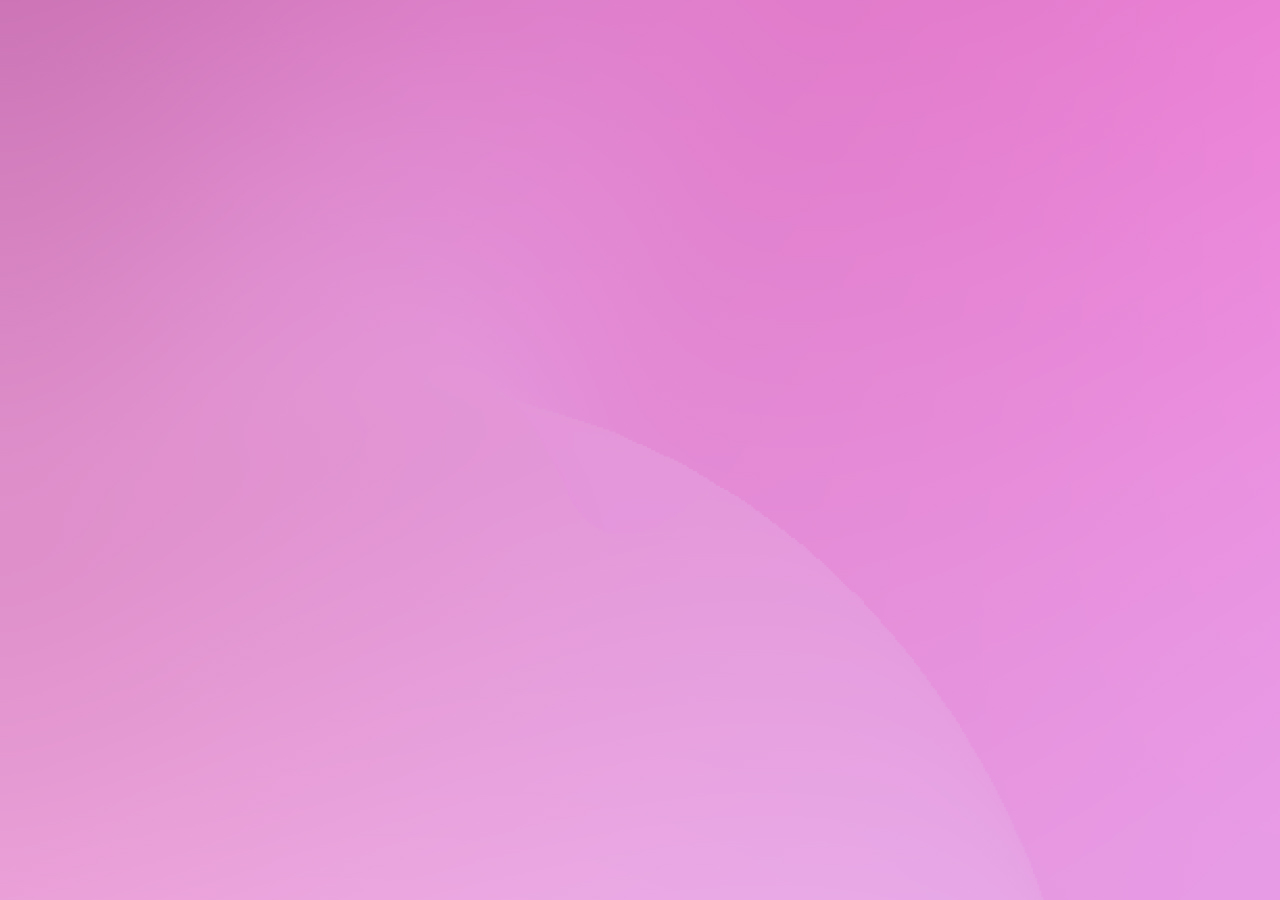
==== index.html @ 0aa5c1a9 "Initial commit" ====
<!DOCTYPE html>
<html lang="en">
<head>
    <meta charset="UTF-8">
    <meta http-equiv="X-UA-Compatible" content="IE=edge">
    <meta name="viewport" content="width=device-width, initial-scale=1.0">
    <title>Rubinho <3</title>
    <link rel="stylesheet" type="text/css" href="style.css" media="screen"/>
</head>
<body>
    
</body>
</html>
---- style.css ----
body{
   background-image: url("img/Gradiente.jpg");
}
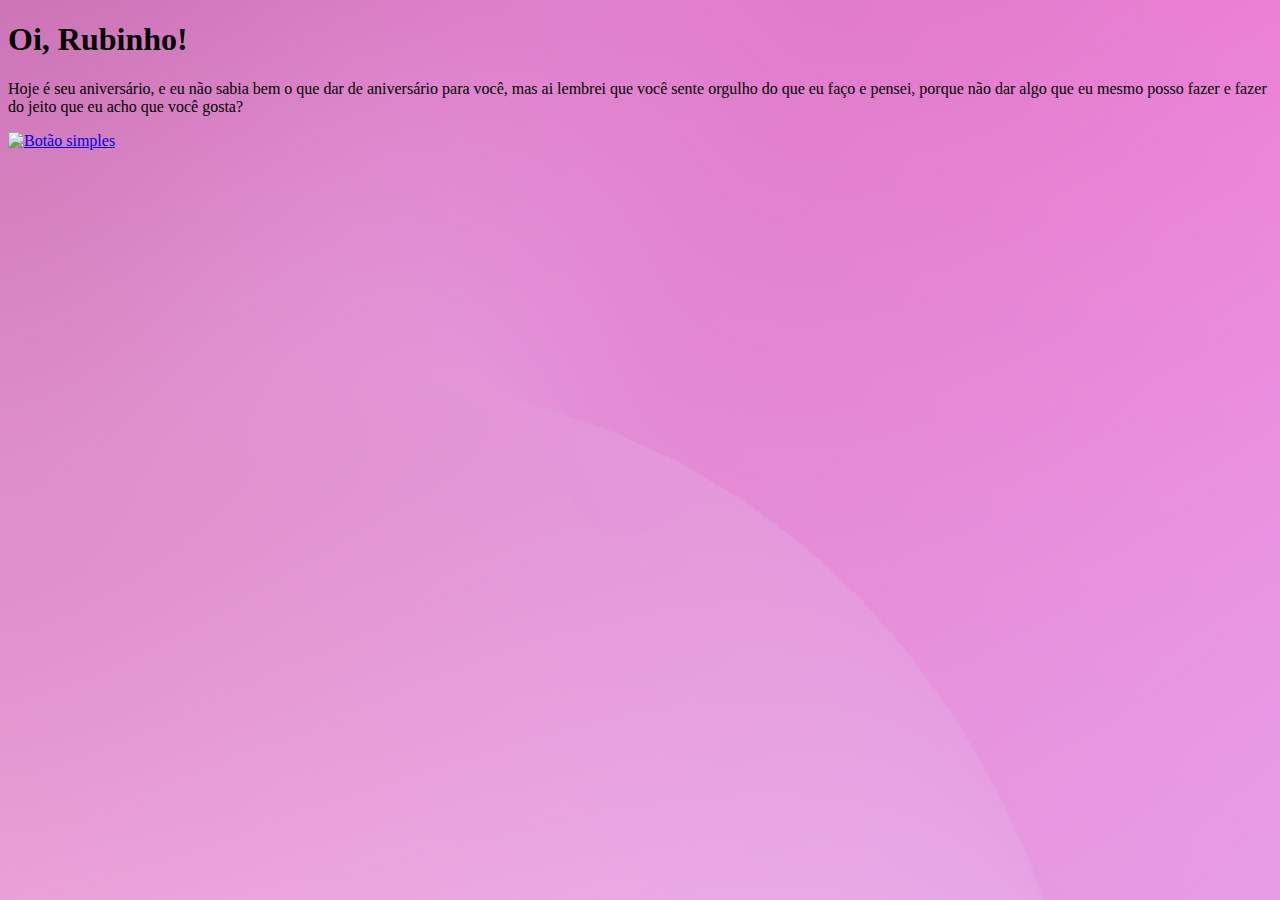
==== commit f15e1a07: "botao" ====
--- a/index.html
+++ b/index.html
@@ -8,6 +8,8 @@
     <link rel="stylesheet" type="text/css" href="style.css" media="screen"/>
 </head>
 <body>
-    
+    <h1>Oi, Rubinho!</h1>
+    <p>Hoje é seu aniversário, e eu não sabia bem o que dar de aniversário para você, mas ai lembrei que você sente orgulho do que eu faço e pensei, porque não dar algo que eu mesmo posso fazer e fazer do jeito que eu acho que você gosta?</p>
+    <a href="tela1.html"><img src="Presente/img/botao.png" alt="Botão simples"></a>
 </body>
 </html>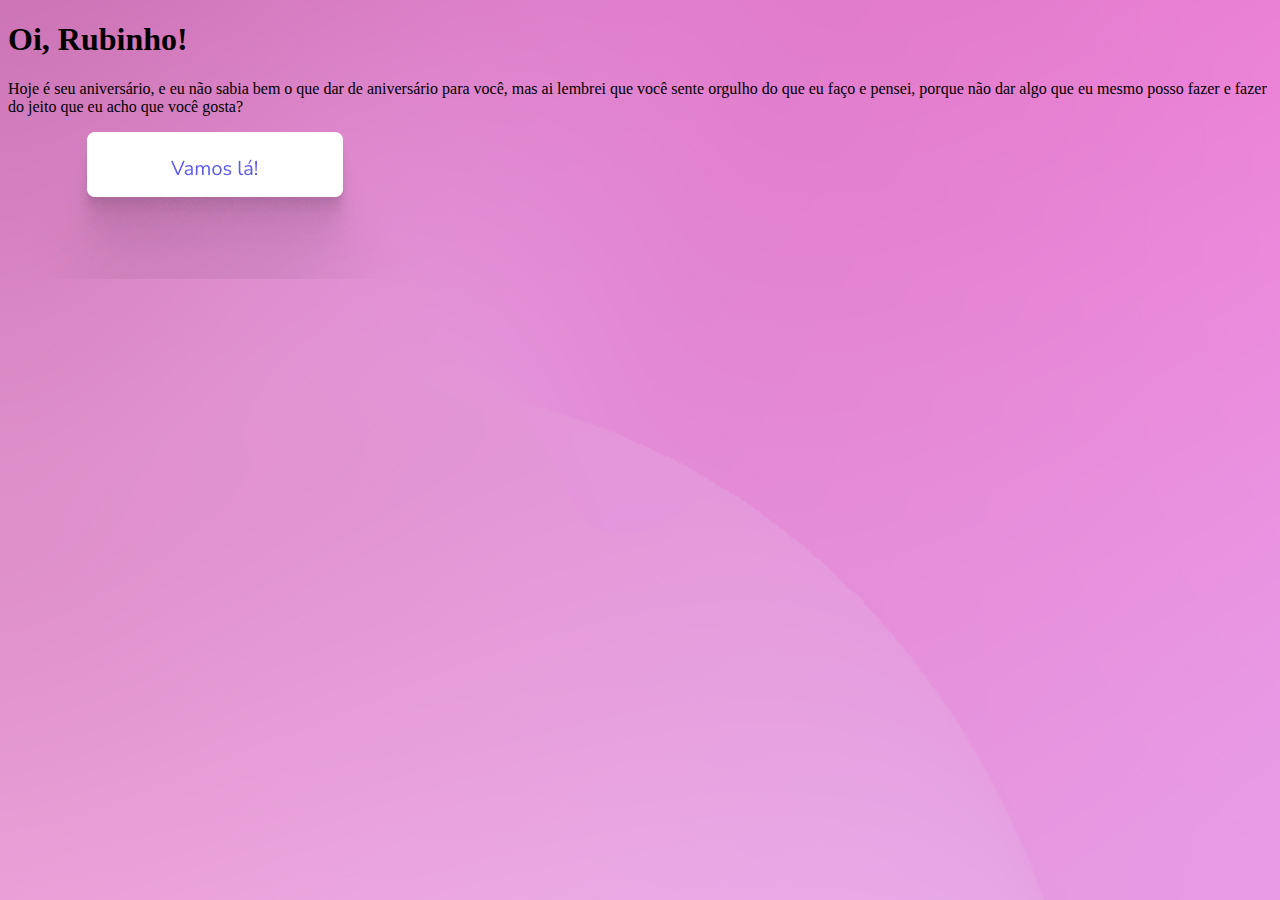
==== commit 0700e80c: "Update index.html" ====
--- a/index.html
+++ b/index.html
@@ -10,6 +10,6 @@
 <body>
     <h1>Oi, Rubinho!</h1>
     <p>Hoje é seu aniversário, e eu não sabia bem o que dar de aniversário para você, mas ai lembrei que você sente orgulho do que eu faço e pensei, porque não dar algo que eu mesmo posso fazer e fazer do jeito que eu acho que você gosta?</p>
-    <a href="tela1.html"><img src="Presente/img/botao.png" alt="Botão simples"></a>
+    <a href="tela1.html"><img src="img/botao.png" alt="Botão simples"></a>
 </body>
 </html>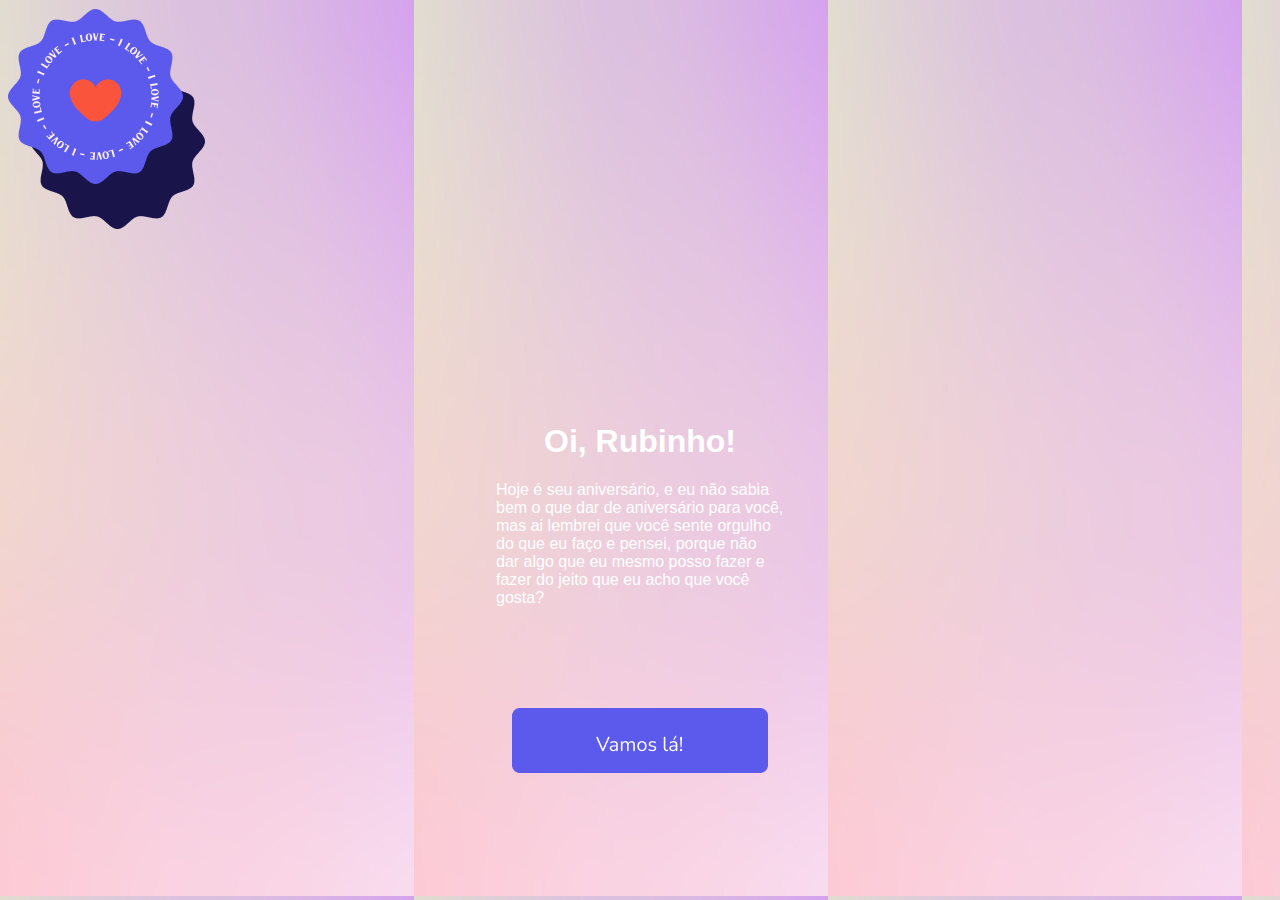
==== commit dd59a2d3: "Finalização de todo o site" ====
--- a/index.html
+++ b/index.html
@@ -6,10 +6,13 @@
     <meta name="viewport" content="width=device-width, initial-scale=1.0">
     <title>Rubinho <3</title>
     <link rel="stylesheet" type="text/css" href="style.css" media="screen"/>
+    <link rel="shortcut icon" href="/img/urso-panda.png" type="image/x-icon" />
 </head>
 <body>
+    <div><img src="/img/Adesivo.png"></div>
     <h1>Oi, Rubinho!</h1>
     <p>Hoje é seu aniversário, e eu não sabia bem o que dar de aniversário para você, mas ai lembrei que você sente orgulho do que eu faço e pensei, porque não dar algo que eu mesmo posso fazer e fazer do jeito que eu acho que você gosta?</p>
-    <a href="tela1.html"><img src="img/botao.png" alt="Botão simples"></a>
+    <a href="/Segundatela/tela1.html"><img src="img/botao.png" alt="Botão simples"></a>
+    
 </body>
 </html>--- a/style.css
+++ b/style.css
@@ -1,3 +1,34 @@
 body{
    background-image: url("img/Gradiente.jpg");
+   overflow-y: hidden;
+   overflow-x: hidden;
+}
+
+
+h1{
+    margin-top: 15%;
+    margin-left: auto;
+    margin-right: auto;
+    width: 18em;
+    color: white;
+    font-family: Nunito, sans-serif;
+    size: 28px;
+    font-weight: 700;
+    text-align: center;
+}
+
+p{
+    margin-left: auto;
+    margin-right: auto;
+    width: 18em;
+    color: white;
+    font-family: Nunito, sans-serif;
+    size: 20px;
+    text-align: center, justify;
+}
+
+a{
+    margin-top: 8%;
+   display: flex;
+   justify-content: center;
 }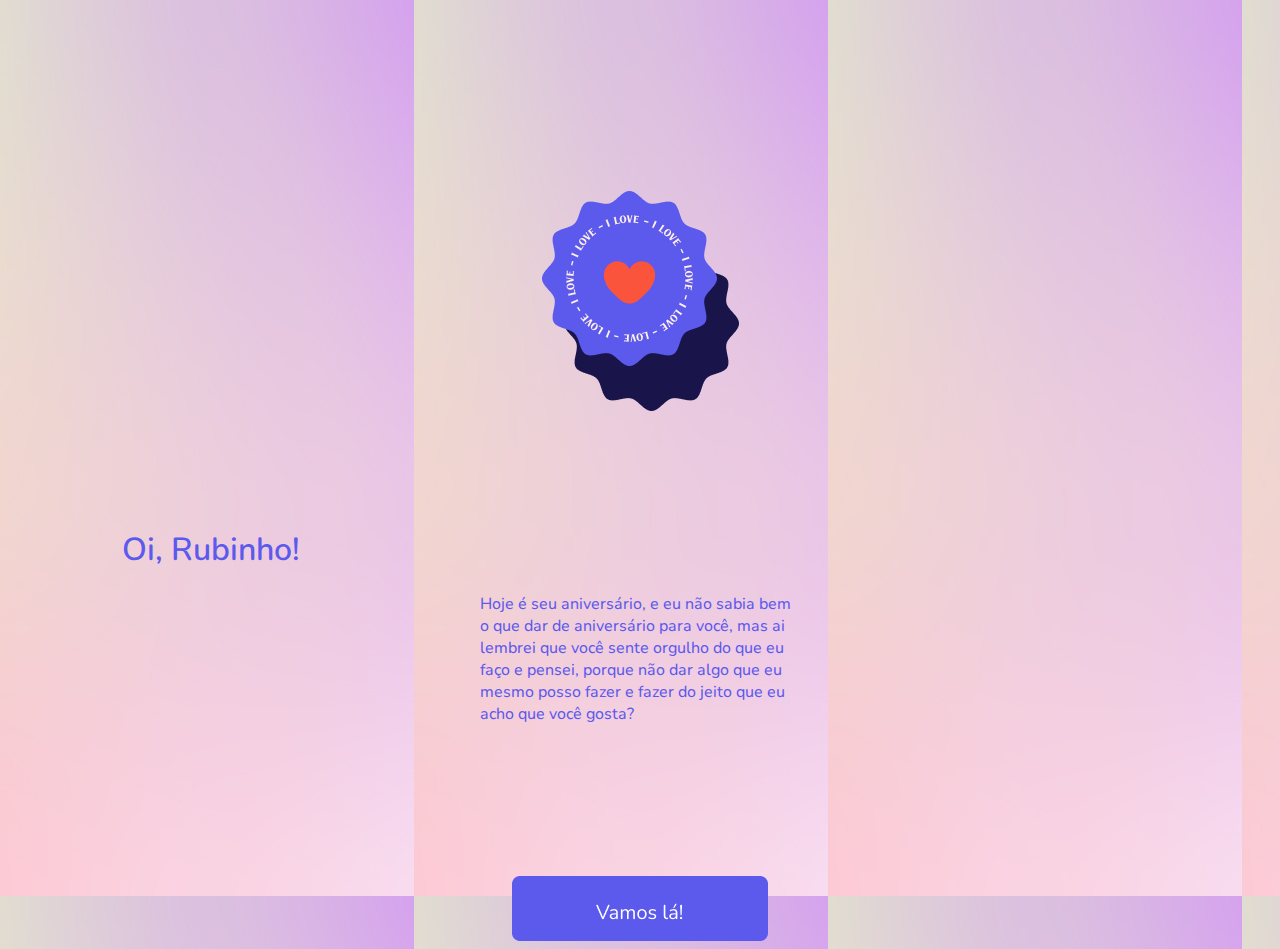
==== commit de87eaaf: "Mudando algumas coisas" ====
--- a/index.html
+++ b/index.html
@@ -9,10 +9,10 @@
     <link rel="shortcut icon" href="/img/urso-panda.png" type="image/x-icon" />
 </head>
 <body>
-    <div><img src="/img/Adesivo.png"></div>
+    <div><img src="img/Adesivo.png"></div>
     <h1>Oi, Rubinho!</h1>
     <p>Hoje é seu aniversário, e eu não sabia bem o que dar de aniversário para você, mas ai lembrei que você sente orgulho do que eu faço e pensei, porque não dar algo que eu mesmo posso fazer e fazer do jeito que eu acho que você gosta?</p>
-    <a href="/Segundatela/tela1.html"><img src="img/botao.png" alt="Botão simples"></a>
+    <a href="tela1.html"><img src="img/botao.png" alt="Botão simples"></a>
     
 </body>
 </html>--- a/style.css
+++ b/style.css
@@ -1,34 +1,43 @@
+@font-face {
+    font-family: Nunito;
+    src: url(/font/Nunito-VariableFont_wght.ttf);
+}
+
 body{
    background-image: url("img/Gradiente.jpg");
    overflow-y: hidden;
    overflow-x: hidden;
 }
 
-
 h1{
-    margin-top: 15%;
-    margin-left: auto;
-    margin-right: auto;
-    width: 18em;
-    color: white;
+    color: #5C59ED;
+    margin-left: 9%;
+    margin-top: 9%;
+    text-align: left;
     font-family: Nunito, sans-serif;
     size: 28px;
-    font-weight: 700;
-    text-align: center;
+    font-weight: 575;
 }
 
 p{
+    color: #5C59ED;
     margin-left: auto;
     margin-right: auto;
-    width: 18em;
-    color: white;
-    font-family: Nunito, sans-serif;
+    width: 20em;
+    font-family: 'Nunito';
     size: 20px;
+    font-weight: 450;
     text-align: center, justify;
 }
 
 a{
-    margin-top: 8%;
+    margin-top: 12%;
    display: flex;
    justify-content: center;
+}
+
+div{
+    margin: 0%;
+    margin-top: 15%;
+    text-align: center;
 }